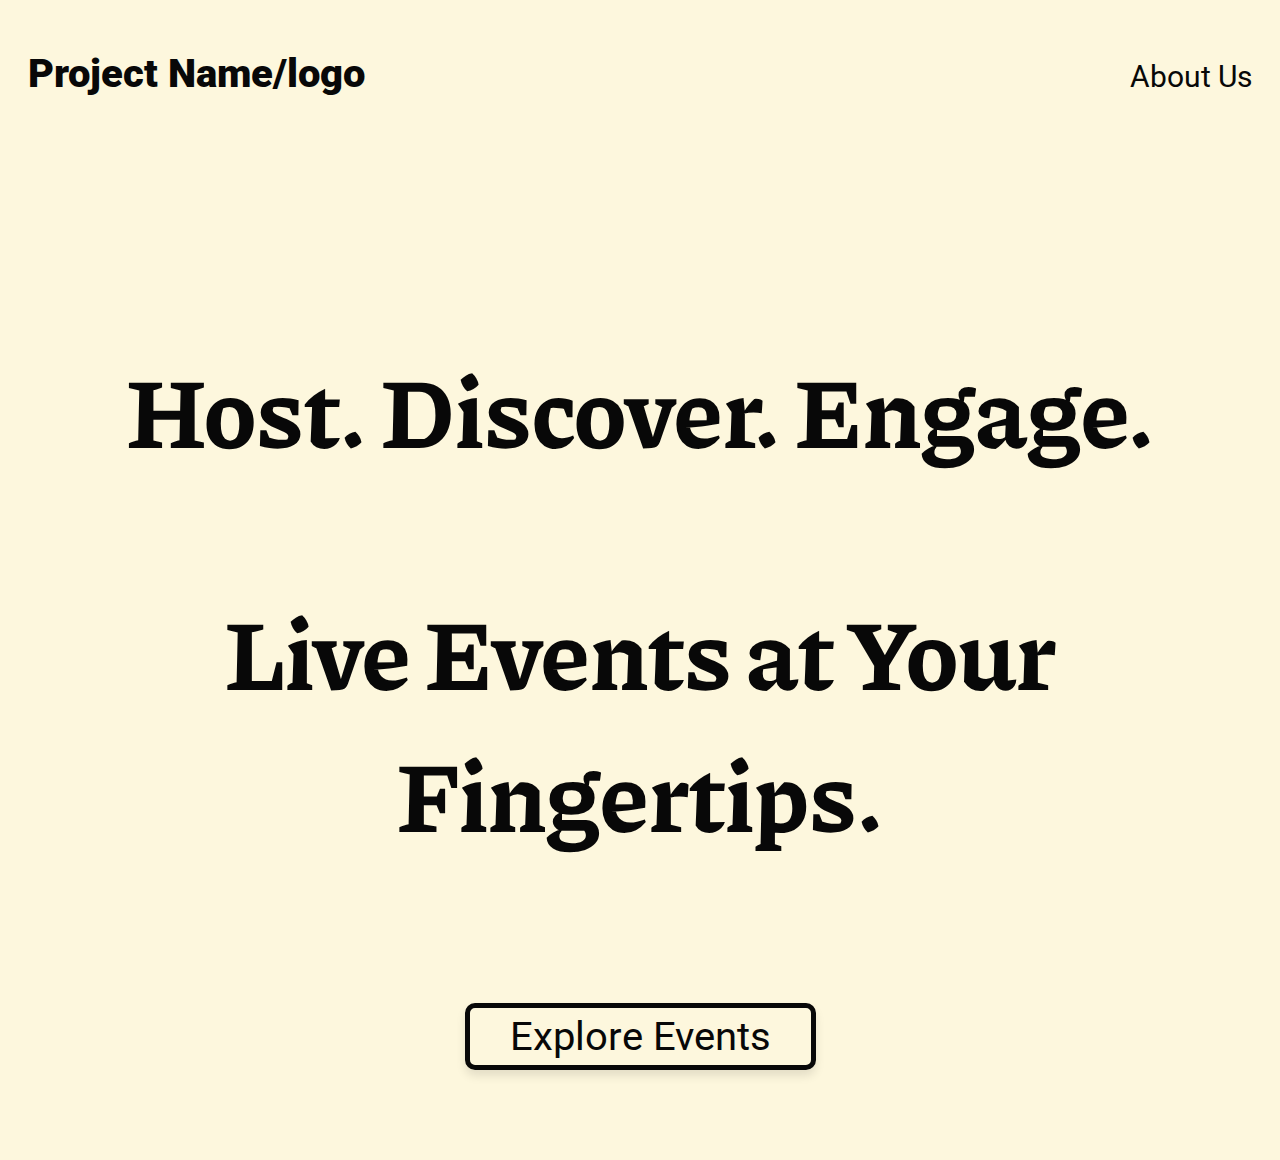
==== landing.html @ 19329205 "Event Creation and Landing" ====
<!DOCTYPE html>
<html lang="en">
<head>
    <meta charset="UTF-8">
    <meta http-equiv="X-UA-Compatible" content="IE=edge">
    <meta name="viewport" content="width=device-width, initial-scale=1.0">
    <meta name="description" content="Live event hosting and discovery platform">
    <title>Live Events - Landing Page</title>
    <link rel="stylesheet" href="landingstyles.css">
    <link href='https://fonts.googleapis.com/css?family=Roboto' rel='stylesheet'>
    <link href='https://fonts.googleapis.com/css?family=Piazzolla' rel='stylesheet'>
</head>
<body>
    <header>
        <div class="container">
            <div class="logo"><b>Project Name/logo</b></div>
            <nav>
                <ul>
                    <li><a href="#">About Us</a></li>
                </ul>
            </nav>
        </div>
    </header>
    <main>
        <section class="hero">
            <h1>Host. Discover. Engage.</h1>
            <p>Live Events at Your Fingertips.</p>
            <a href="#" class="btn">Explore Events</a>
        </section>
    </main>
</body>
---- landingstyles.css ----
/* {
    margin: 0;
    padding: 0;
    box-sizing: border-box;
  }*/ 
  body {
      font-family: 'Piazzolla';
      background-color: #fdf7dd;
      color: #080808;
      height:100vh;
  }
  
  /* Header styling */
  header {
      background-color: #fdf7dd;
      font-family: 'Roboto';font-size: 40px;
      margin-left: 20px;
      margin-top: 10px;
      margin-right: 20px;
  }
  .container {
      display: flex;
      justify-content: space-between;
      align-items: center;
  }
  .logo {
      font-family: 'Roboto';
      font-weight: bold;
  }
  
  /* Navigation */
  nav ul {
      list-style: none;
  }
  nav ul li {
      display: inline;
  }
  nav ul li a {
      text-decoration: none;
      color: #080808;
      font-size: 30px;
      margin-left: 20px;
  }
  
  /* Main Section */
  .hero {
      background-color: #fdf7dd;
      text-align: center;
      justify-content: center;
      align-items: center;
      padding: 100px 50px;
      margin: 50px 0;
  }
  .hero h1 {
      text-align: center;
      justify-content: center;
      align-items: center;
      margin-top: 50px;
      font-size: 100px;
      font-weight: bold;
      margin-bottom: 30px;
  }
  .hero p {
      text-align: center;
      justify-content: center;
      align-items: center;
      font-size: 100px;
      font-weight: bold;
      margin-bottom: 150px;
      color: #080808;
  }
  
  /* Button styling */
  .btn {
      background-color: #fdf7dd;
      font-family: 'Roboto';
      color: #080808;
      font-size: 40px;
      padding: 5px 40px;
      text-decoration: none;
      border: 5px solid black;
      border-radius: 10px;
      border-color: #080808;
      box-shadow: 0 6px 10px rgba(0, 0, 0, 0.1);
      transition: background-color 0.3s ease;
  }
  .btn:hover {
      background-color: #f7f3ca;
  }
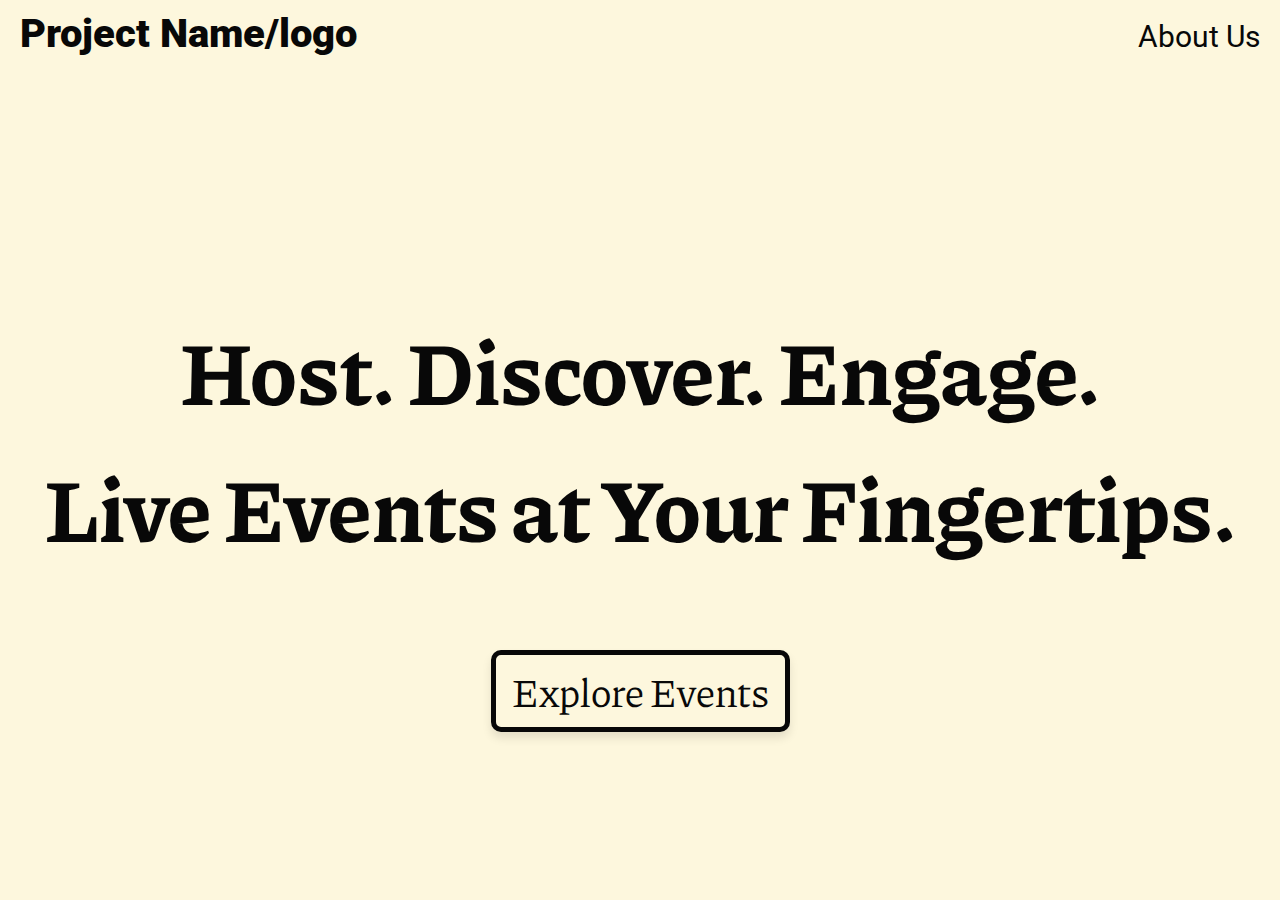
==== commit a793d833: "Improvements on Landing aesthetics: font size, positions, responsiveness, and no more scrolling" ====
--- a/landing.html
+++ b/landing.html
@@ -25,7 +25,9 @@
         <section class="hero">
             <h1>Host. Discover. Engage.</h1>
             <p>Live Events at Your Fingertips.</p>
-            <a href="#" class="btn">Explore Events</a>
         </section>
+        <footer>
+            <button>Explore Events</button>
+        </footer>
     </main>
 </body>--- a/landingstyles.css
+++ b/landingstyles.css
@@ -7,16 +7,20 @@
       font-family: 'Piazzolla';
       background-color: #fdf7dd;
       color: #080808;
+      margin: 0;
+      padding: 0;
       height:100vh;
+      display: flex;
+      flex-direction: column;
   }
   
   /* Header styling */
   header {
       background-color: #fdf7dd;
-      font-family: 'Roboto';font-size: 40px;
-      margin-left: 20px;
-      margin-top: 10px;
-      margin-right: 20px;
+      font-family: 'Roboto';
+      font-size: 40px;
+      padding: 10px 20px;
+      flex-shrink: 0;
   }
   .container {
       display: flex;
@@ -31,6 +35,8 @@
   /* Navigation */
   nav ul {
       list-style: none;
+      margin: 0;
+      padding: 0;
   }
   nav ul li {
       display: inline;
@@ -43,47 +49,72 @@
   }
   
   /* Main Section */
+  main {
+    flex-grow: 1; 
+    display: flex;
+    margin: 0;
+    padding: 0;
+    flex-direction: column;
+    justify-content: center;
+    align-items: center; 
+    text-align: center;
+  }
+  p {
+    margin: 0; 
+    padding: 0;
+    margin-bottom: 2px; 
+  }
   .hero {
       background-color: #fdf7dd;
       text-align: center;
       justify-content: center;
       align-items: center;
-      padding: 100px 50px;
+      padding: 20px;
       margin: 50px 0;
   }
   .hero h1 {
       text-align: center;
       justify-content: center;
       align-items: center;
-      margin-top: 50px;
-      font-size: 100px;
+      margin-top: 10px;
+      font-size: 7vw;
+      margin: 0; 
+      margin-bottom: 10px;
+      padding: 0;
       font-weight: bold;
-      margin-bottom: 30px;
   }
   .hero p {
       text-align: center;
       justify-content: center;
       align-items: center;
-      font-size: 100px;
+      font-size: 7vw;
       font-weight: bold;
-      margin-bottom: 150px;
+      margin: 0; 
+      padding: 0;
+      margin-bottom: 10px;
       color: #080808;
   }
   
   /* Button styling */
-  .btn {
+  footer {
+    flex-shrink: 0; 
+    text-align: center;
+    padding: 0;
+  }
+  button {
+      padding: 0.5rem 1rem;
       background-color: #fdf7dd;
-      font-family: 'Roboto';
+      font-family: 'Piazzolla';
+      font-size: 40px;
+      text-decoration: none;
       color: #080808;
-      font-size: 40px;
-      padding: 5px 40px;
-      text-decoration: none;
       border: 5px solid black;
       border-radius: 10px;
       border-color: #080808;
       box-shadow: 0 6px 10px rgba(0, 0, 0, 0.1);
       transition: background-color 0.3s ease;
+      cursor: pointer;
   }
-  .btn:hover {
+  button:hover {
       background-color: #f7f3ca;
   }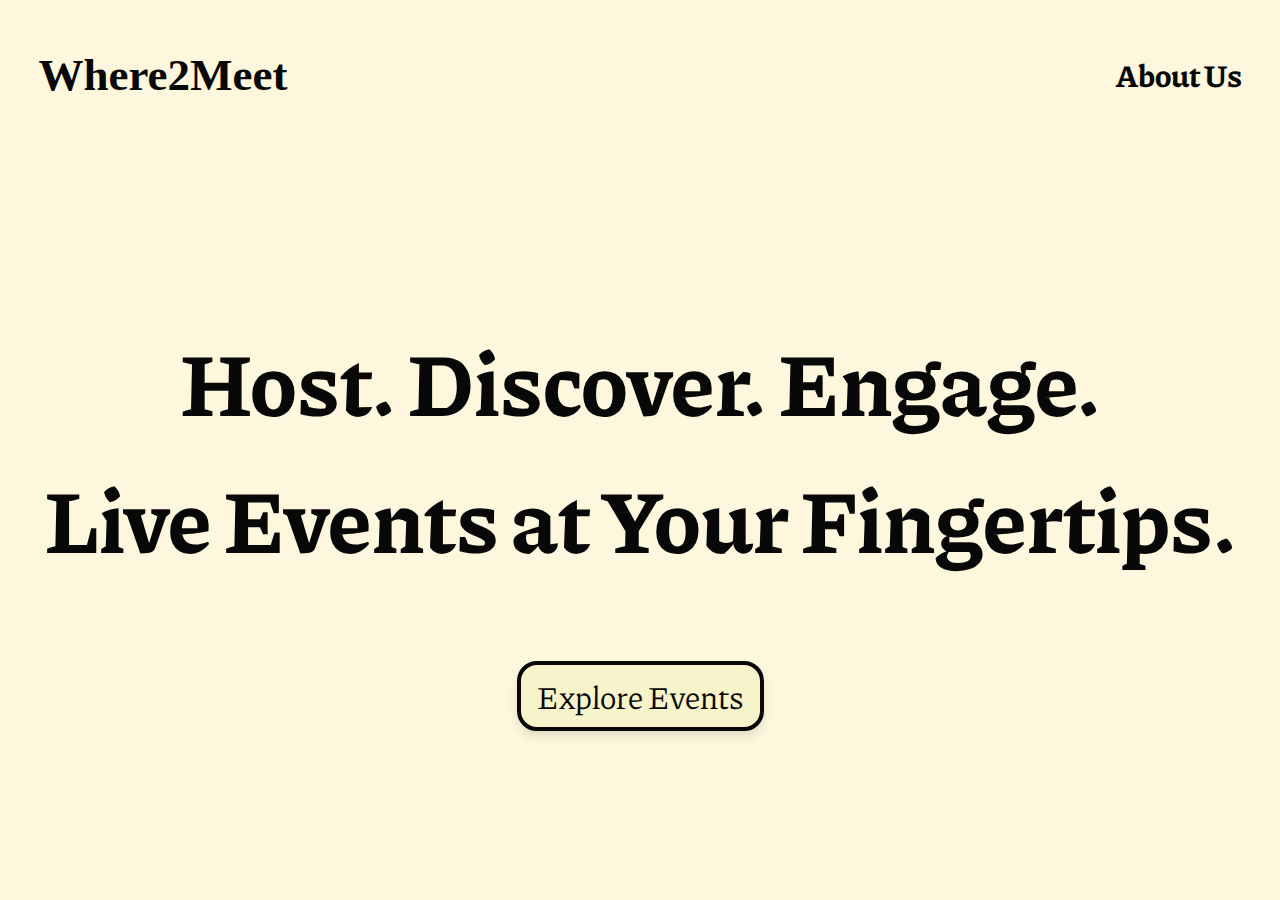
==== commit 30682472: "NavBar Aesthetics: added fonts and lined navbar properly" ====
--- a/landing.html
+++ b/landing.html
@@ -13,7 +13,7 @@
 <body>
     <header>
         <div class="container">
-            <div class="logo"><b>Project Name/logo</b></div>
+            <div class="logo"><b>Where2Meet</b></div>
             <nav>
                 <ul>
                     <li><a href="#">About Us</a></li>
--- a/landingstyles.css
+++ b/landingstyles.css
@@ -1,8 +1,4 @@
-/* {
-    margin: 0;
-    padding: 0;
-    box-sizing: border-box;
-  }*/ 
+
   body {
       font-family: 'Piazzolla';
       background-color: #fdf7dd;
@@ -17,9 +13,7 @@
   /* Header styling */
   header {
       background-color: #fdf7dd;
-      font-family: 'Roboto';
-      font-size: 40px;
-      padding: 10px 20px;
+      margin-top: 4vh;
       flex-shrink: 0;
   }
   .container {
@@ -28,24 +22,28 @@
       align-items: center;
   }
   .logo {
-      font-family: 'Roboto';
+      font-family: 'Sylfaen'; /*'Sylfaen'*/
       font-weight: bold;
+      font-size: 5vh;
+      margin-left: 3vw;
+
   }
   
   /* Navigation */
   nav ul {
       list-style: none;
-      margin: 0;
       padding: 0;
   }
   nav ul li {
       display: inline;
   }
   nav ul li a {
+      font-family: 'Piazzolla';
+      font-weight: bold;
+      font-size: 3.5vh;
+      margin-right: 3vw;
       text-decoration: none;
       color: #080808;
-      font-size: 30px;
-      margin-left: 20px;
   }
   
   /* Main Section */
@@ -76,11 +74,11 @@
       text-align: center;
       justify-content: center;
       align-items: center;
+      margin: 0; 
+      padding: 0;
       margin-top: 10px;
+      margin-bottom: 10px;
       font-size: 7vw;
-      margin: 0; 
-      margin-bottom: 10px;
-      padding: 0;
       font-weight: bold;
   }
   .hero p {
@@ -100,21 +98,22 @@
     flex-shrink: 0; 
     text-align: center;
     padding: 0;
+    margin-bottom: 5vh;
   }
   button {
       padding: 0.5rem 1rem;
-      background-color: #fdf7dd;
+      background-color: #f7f3ca;
       font-family: 'Piazzolla';
-      font-size: 40px;
+      font-size: 2rem;
       text-decoration: none;
       color: #080808;
-      border: 5px solid black;
-      border-radius: 10px;
+      border: 4px solid black;
+      border-radius: 20px;
       border-color: #080808;
       box-shadow: 0 6px 10px rgba(0, 0, 0, 0.1);
       transition: background-color 0.3s ease;
       cursor: pointer;
   }
   button:hover {
-      background-color: #f7f3ca;
+      background-color: #eaec74;
   }